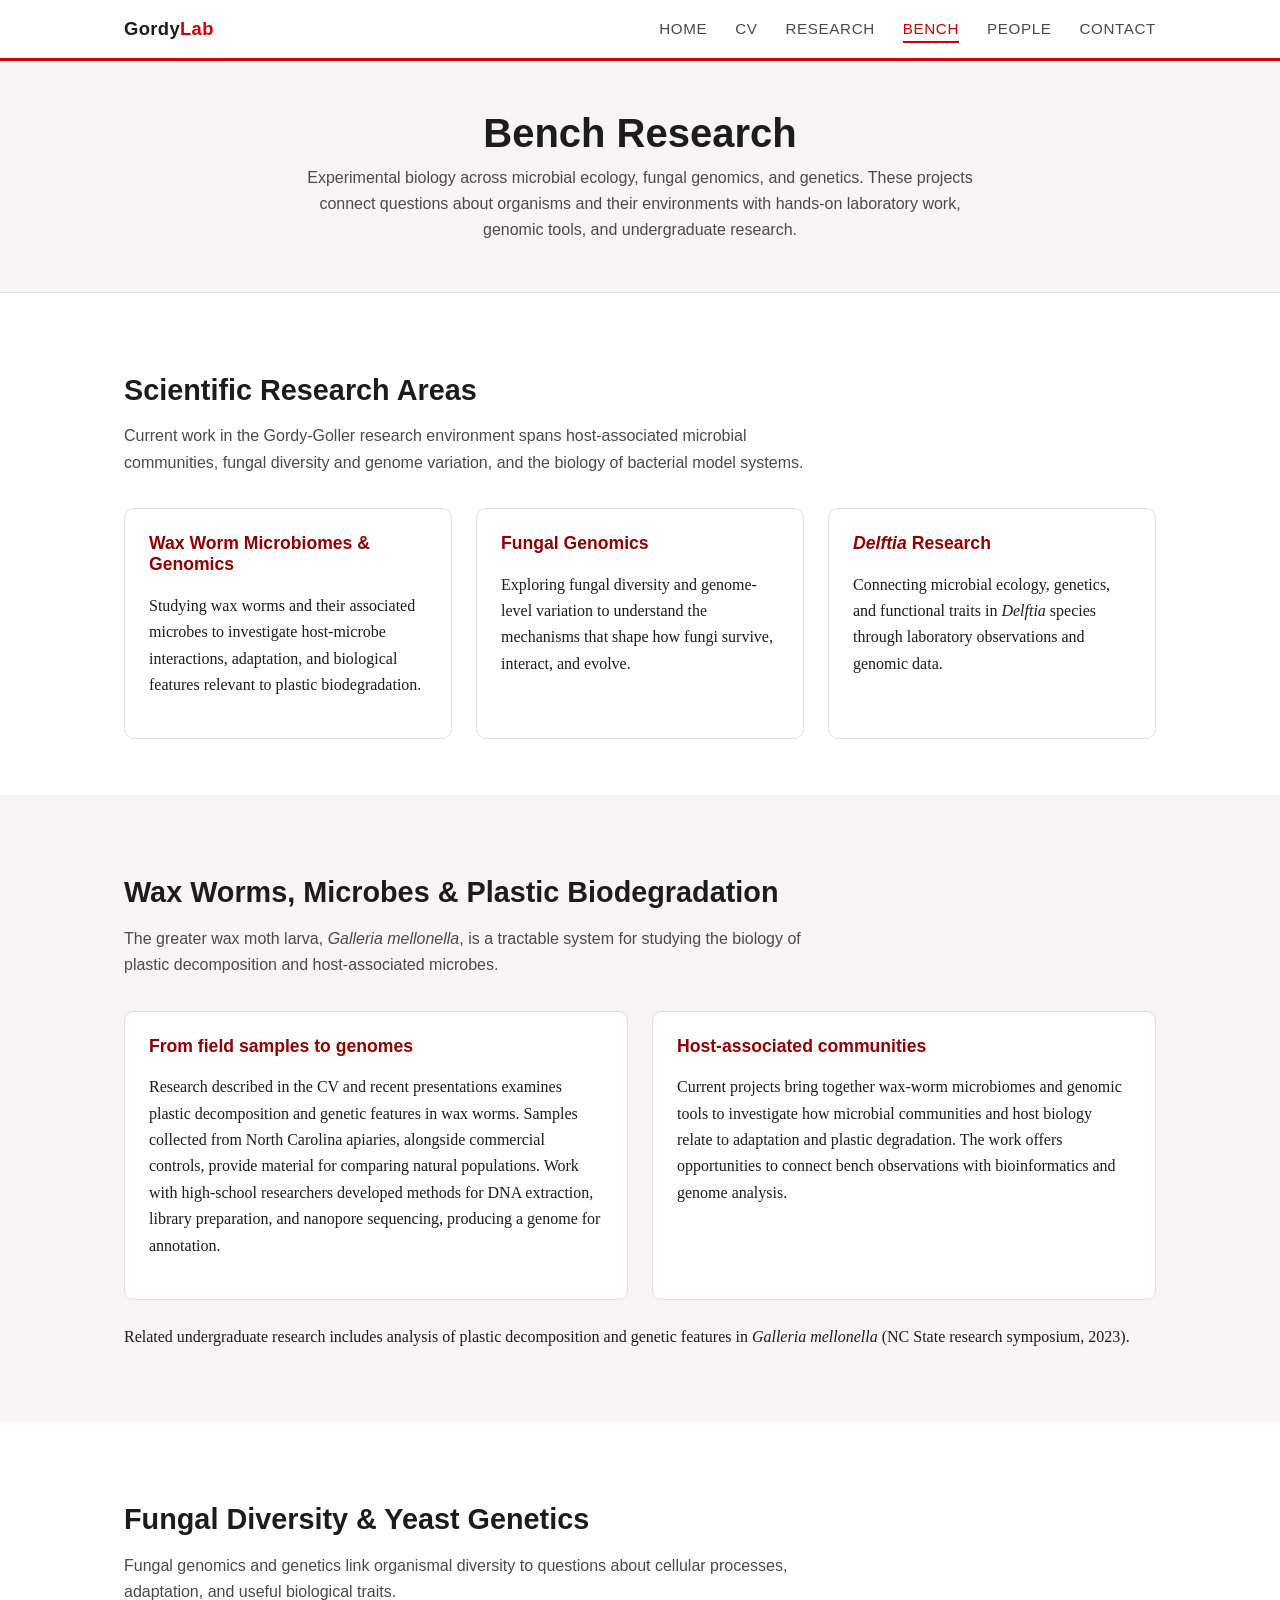
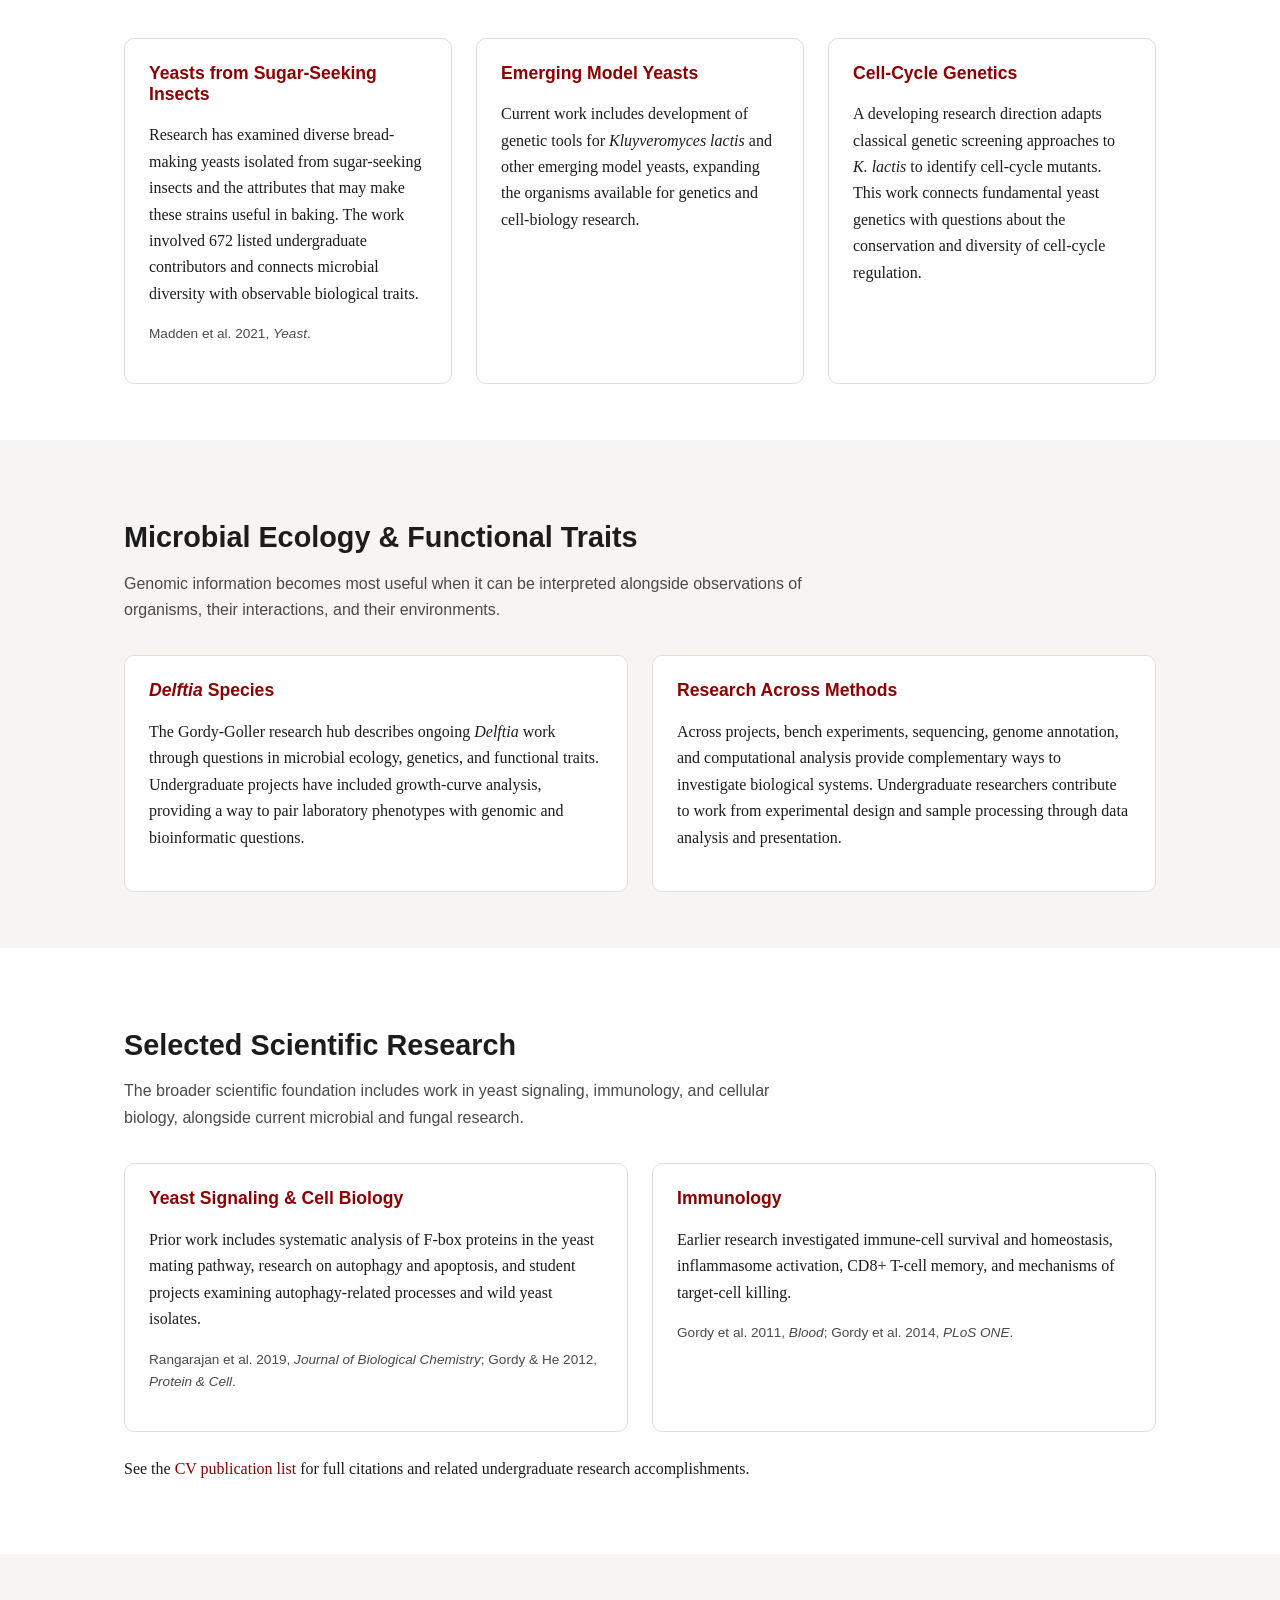
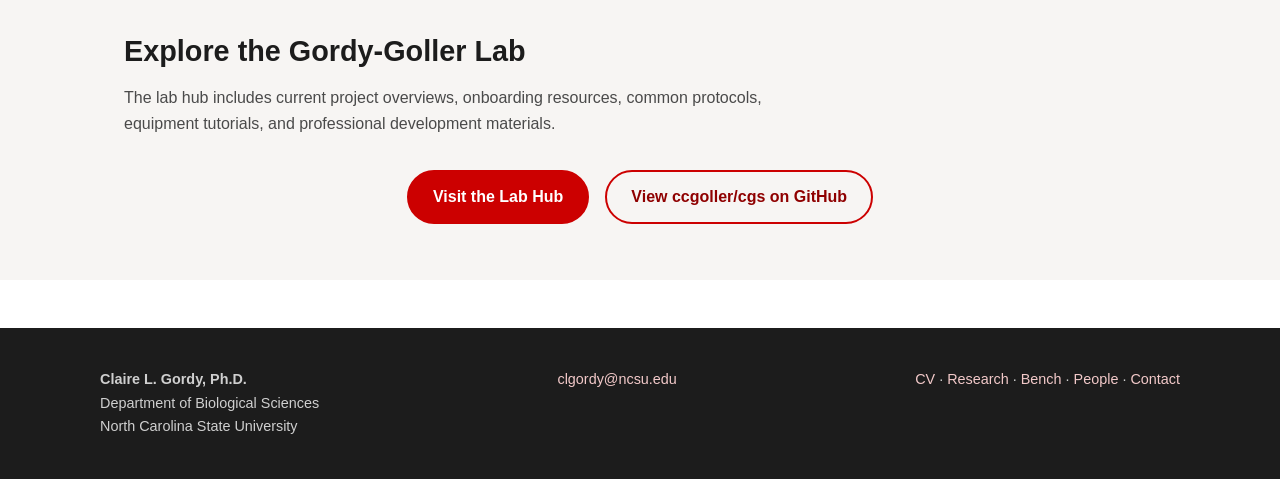
==== bench.html @ 621b15c0 "Add bench research page" ====
<!DOCTYPE html>
<html lang="en">
<head>
<meta charset="UTF-8">
<meta name="viewport" content="width=device-width, initial-scale=1.0">
<title>Bench Research | Claire L. Gordy, Ph.D.</title>
<meta name="description" content="Scientific research by Claire L. Gordy, Ph.D., including wax-worm microbiomes and genomics, fungal genomics, yeast genetics, and microbial ecology.">
<link rel="stylesheet" href="css/style.css">
</head>
<body>

<header class="site-header">
  <nav class="nav">
    <a href="index.html" class="brand">Gordy<span>Lab</span></a>
    <button class="nav-toggle" aria-label="Toggle navigation" aria-expanded="false">&#9776;</button>
    <ul class="nav-links">
      <li><a href="index.html">Home</a></li>
      <li><a href="cv.html">CV</a></li>
      <li><a href="research.html">Research</a></li>
      <li><a href="bench.html">Bench</a></li>
      <li><a href="people.html">People</a></li>
      <li><a href="contact.html">Contact</a></li>
    </ul>
  </nav>
</header>

<section class="page-hero">
  <div class="container">
    <h1>Bench Research</h1>
    <p>
      Experimental biology across microbial ecology, fungal genomics, and genetics. These
      projects connect questions about organisms and their environments with hands-on
      laboratory work, genomic tools, and undergraduate research.
    </p>
  </div>
</section>

<section id="research-focus">
  <div class="container">
    <h2 class="section-title">Scientific Research Areas</h2>
    <p class="section-sub">
      Current work in the Gordy-Goller research environment spans host-associated microbial
      communities, fungal diversity and genome variation, and the biology of bacterial model
      systems.
    </p>
    <div class="grid grid-3">
      <div class="card">
        <h3>Wax Worm Microbiomes &amp; Genomics</h3>
        <p>
          Studying wax worms and their associated microbes to investigate host-microbe
          interactions, adaptation, and biological features relevant to plastic biodegradation.
        </p>
      </div>
      <div class="card">
        <h3>Fungal Genomics</h3>
        <p>
          Exploring fungal diversity and genome-level variation to understand the mechanisms
          that shape how fungi survive, interact, and evolve.
        </p>
      </div>
      <div class="card">
        <h3><em>Delftia</em> Research</h3>
        <p>
          Connecting microbial ecology, genetics, and functional traits in <em>Delftia</em>
          species through laboratory observations and genomic data.
        </p>
      </div>
    </div>
  </div>
</section>

<section class="alt" id="wax-worms">
  <div class="container">
    <h2 class="section-title">Wax Worms, Microbes &amp; Plastic Biodegradation</h2>
    <p class="section-sub">
      The greater wax moth larva, <em>Galleria mellonella</em>, is a tractable system for
      studying the biology of plastic decomposition and host-associated microbes.
    </p>
    <div class="grid grid-2">
      <div class="card">
        <h3>From field samples to genomes</h3>
        <p>
          Research described in the CV and recent presentations examines plastic decomposition
          and genetic features in wax worms. Samples collected from North Carolina apiaries,
          alongside commercial controls, provide material for comparing natural populations.
          Work with high-school researchers developed methods for DNA extraction, library
          preparation, and nanopore sequencing, producing a genome for annotation.
        </p>
      </div>
      <div class="card">
        <h3>Host-associated communities</h3>
        <p>
          Current projects bring together wax-worm microbiomes and genomic tools to investigate
          how microbial communities and host biology relate to adaptation and plastic
          degradation. The work offers opportunities to connect bench observations with
          bioinformatics and genome analysis.
        </p>
      </div>
    </div>
    <p style="margin-top:1.5rem;">
      Related undergraduate research includes analysis of plastic decomposition and genetic
      features in <em>Galleria mellonella</em> (NC State research symposium, 2023).
    </p>
  </div>
</section>

<section id="fungi-yeasts">
  <div class="container">
    <h2 class="section-title">Fungal Diversity &amp; Yeast Genetics</h2>
    <p class="section-sub">
      Fungal genomics and genetics link organismal diversity to questions about cellular
      processes, adaptation, and useful biological traits.
    </p>
    <div class="grid grid-3">
      <div class="card">
        <h3>Yeasts from Sugar-Seeking Insects</h3>
        <p>
          Research has examined diverse bread-making yeasts isolated from sugar-seeking insects
          and the attributes that may make these strains useful in baking. The work involved
          672 listed undergraduate contributors and connects microbial diversity with
          observable biological traits.
        </p>
        <p class="entry-meta">Madden et al. 2021, <em>Yeast</em>.</p>
      </div>
      <div class="card">
        <h3>Emerging Model Yeasts</h3>
        <p>
          Current work includes development of genetic tools for <em>Kluyveromyces lactis</em>
          and other emerging model yeasts, expanding the organisms available for genetics and
          cell-biology research.
        </p>
      </div>
      <div class="card">
        <h3>Cell-Cycle Genetics</h3>
        <p>
          A developing research direction adapts classical genetic screening approaches to
          <em>K. lactis</em> to identify cell-cycle mutants. This work connects fundamental
          yeast genetics with questions about the conservation and diversity of cell-cycle
          regulation.
        </p>
      </div>
    </div>
  </div>
</section>

<section class="alt" id="microbial-ecology">
  <div class="container">
    <h2 class="section-title">Microbial Ecology &amp; Functional Traits</h2>
    <p class="section-sub">
      Genomic information becomes most useful when it can be interpreted alongside
      observations of organisms, their interactions, and their environments.
    </p>
    <div class="grid grid-2">
      <div class="card">
        <h3><em>Delftia</em> Species</h3>
        <p>
          The Gordy-Goller research hub describes ongoing <em>Delftia</em> work through
          questions in microbial ecology, genetics, and functional traits. Undergraduate
          projects have included growth-curve analysis, providing a way to pair laboratory
          phenotypes with genomic and bioinformatic questions.
        </p>
      </div>
      <div class="card">
        <h3>Research Across Methods</h3>
        <p>
          Across projects, bench experiments, sequencing, genome annotation, and
          computational analysis provide complementary ways to investigate biological
          systems. Undergraduate researchers contribute to work from experimental design and
          sample processing through data analysis and presentation.
        </p>
      </div>
    </div>
  </div>
</section>

<section id="selected-work">
  <div class="container">
    <h2 class="section-title">Selected Scientific Research</h2>
    <p class="section-sub">
      The broader scientific foundation includes work in yeast signaling, immunology, and
      cellular biology, alongside current microbial and fungal research.
    </p>
    <div class="grid grid-2">
      <div class="card">
        <h3>Yeast Signaling &amp; Cell Biology</h3>
        <p>
          Prior work includes systematic analysis of F-box proteins in the yeast mating
          pathway, research on autophagy and apoptosis, and student projects examining
          autophagy-related processes and wild yeast isolates.
        </p>
        <p class="entry-meta">Rangarajan et al. 2019, <em>Journal of Biological Chemistry</em>; Gordy &amp; He 2012, <em>Protein &amp; Cell</em>.</p>
      </div>
      <div class="card">
        <h3>Immunology</h3>
        <p>
          Earlier research investigated immune-cell survival and homeostasis, inflammasome
          activation, CD8+ T-cell memory, and mechanisms of target-cell killing.
        </p>
        <p class="entry-meta">Gordy et al. 2011, <em>Blood</em>; Gordy et al. 2014, <em>PLoS ONE</em>.</p>
      </div>
    </div>
    <p style="margin-top:1.5rem;">
      See the <a href="cv.html#publications">CV publication list</a> for full citations and
      related undergraduate research accomplishments.
    </p>
  </div>
</section>

<section class="alt" id="lab-hub">
  <div class="container">
    <h2 class="section-title">Explore the Gordy-Goller Lab</h2>
    <p class="section-sub">
      The lab hub includes current project overviews, onboarding resources, common protocols,
      equipment tutorials, and professional development materials.
    </p>
    <div class="hero-actions lab-hub-actions">
      <a class="btn btn-primary" href="https://ccgoller.github.io/cgs/" target="_blank" rel="noopener">Visit the Lab Hub</a>
      <a class="btn btn-ghost" href="https://github.com/ccgoller/cgs" target="_blank" rel="noopener">View ccgoller/cgs on GitHub</a>
    </div>
  </div>
</section>

<footer class="site-footer">
  <div class="footer-inner">
    <div>
      <strong>Claire L. Gordy, Ph.D.</strong><br>
      Department of Biological Sciences<br>
      North Carolina State University
    </div>
    <div>
      <a href="mailto:clgordy@ncsu.edu">clgordy@ncsu.edu</a>
    </div>
    <div>
      <a href="cv.html">CV</a> &middot;
      <a href="research.html">Research</a> &middot;
      <a href="bench.html">Bench</a> &middot;
      <a href="people.html">People</a> &middot;
      <a href="contact.html">Contact</a>
    </div>
  </div>
</footer>

<script src="js/main.js"></script>
</body>
</html>
---- css/style.css ----
/* ===== Gordy Lab site styles ===== */
:root {
  --red: #cc0000;
  --red-dark: #8f0000;
  --ink: #1c1c1c;
  --ink-soft: #4a4a4a;
  --paper: #ffffff;
  --paper-soft: #f7f5f3;
  --border: #e3ddd7;
  --max-width: 1080px;
  --radius: 10px;
  font-size: 16px;
}

* { box-sizing: border-box; }

html { scroll-behavior: smooth; }

body {
  margin: 0;
  font-family: "Georgia", "Iowan Old Style", "Palatino Linotype", serif;
  color: var(--ink);
  background: var(--paper);
  line-height: 1.65;
}

h1, h2, h3, h4 {
  font-family: "Helvetica Neue", Arial, sans-serif;
  line-height: 1.2;
  color: var(--ink);
}

a { color: var(--red-dark); text-decoration: none; }
a:hover { text-decoration: underline; }

img { max-width: 100%; display: block; }

.container {
  max-width: var(--max-width);
  margin: 0 auto;
  padding: 0 1.5rem;
}

/* ---- Header / Nav ---- */
.site-header {
  position: sticky;
  top: 0;
  z-index: 100;
  background: var(--paper);
  border-bottom: 3px solid var(--red);
}

.nav {
  display: flex;
  align-items: center;
  justify-content: space-between;
  padding: 0.85rem 1.5rem;
  max-width: var(--max-width);
  margin: 0 auto;
}

.brand {
  font-family: "Helvetica Neue", Arial, sans-serif;
  font-weight: 700;
  font-size: 1.15rem;
  color: var(--ink);
  letter-spacing: 0.02em;
}
.brand span { color: var(--red); }
.brand:hover { text-decoration: none; }

.nav-toggle {
  display: none;
  background: none;
  border: none;
  font-size: 1.6rem;
  cursor: pointer;
  color: var(--ink);
}

.nav-links {
  display: flex;
  gap: 1.75rem;
  list-style: none;
  margin: 0;
  padding: 0;
  font-family: "Helvetica Neue", Arial, sans-serif;
  font-size: 0.95rem;
  text-transform: uppercase;
  letter-spacing: 0.04em;
}

.nav-links a {
  color: var(--ink-soft);
  padding-bottom: 4px;
  border-bottom: 2px solid transparent;
}

.nav-links a:hover,
.nav-links a[aria-current="page"] {
  color: var(--red);
  text-decoration: none;
  border-bottom-color: var(--red);
}

/* ---- Hero ---- */
.hero {
  background: linear-gradient(135deg, var(--red-dark) 0%, var(--red) 100%);
  color: #fff;
  padding: 5rem 1.5rem 4.5rem;
  text-align: center;
}

.hero-eyebrow {
  font-family: "Helvetica Neue", Arial, sans-serif;
  text-transform: uppercase;
  letter-spacing: 0.15em;
  font-size: 0.85rem;
  opacity: 0.85;
  margin-bottom: 0.75rem;
}

.hero h1 {
  color: #fff;
  font-size: clamp(2.2rem, 5vw, 3.2rem);
  margin: 0 0 0.75rem;
}

.hero p.lede {
  max-width: 680px;
  margin: 0 auto 2rem;
  font-family: "Helvetica Neue", Arial, sans-serif;
  font-size: 1.1rem;
  opacity: 0.95;
}

.hero-actions {
  display: flex;
  gap: 1rem;
  justify-content: center;
  flex-wrap: wrap;
}

.btn {
  display: inline-block;
  font-family: "Helvetica Neue", Arial, sans-serif;
  font-weight: 600;
  padding: 0.75rem 1.5rem;
  border-radius: 999px;
  border: 2px solid #fff;
  transition: background 0.15s ease, color 0.15s ease;
}

.btn-primary {
  background: #fff;
  color: var(--red-dark);
}
.btn-primary:hover { background: transparent; color: #fff; text-decoration: none; }

.btn-ghost {
  background: transparent;
  color: #fff;
}
.btn-ghost:hover { background: #fff; color: var(--red-dark); text-decoration: none; }
.lab-hub-actions .btn-primary { background: var(--red); border-color: var(--red); color: #fff; }
.lab-hub-actions .btn-primary:hover { background: var(--red-dark); border-color: var(--red-dark); }
.lab-hub-actions .btn-ghost { color: var(--red-dark); border-color: var(--red); }
.lab-hub-actions .btn-ghost:hover { background: var(--red); color: #fff; }

/* subpage hero (smaller) */
.page-hero {
  background: var(--paper-soft);
  border-bottom: 1px solid var(--border);
  padding: 3rem 1.5rem;
  text-align: center;
}
.page-hero h1 { font-size: clamp(1.8rem, 4vw, 2.5rem); margin: 0 0 0.5rem; }
.page-hero p { color: var(--ink-soft); max-width: 700px; margin: 0 auto; font-family: "Helvetica Neue", Arial, sans-serif; }

/* ---- Graduate recruitment ---- */
.recruitment-callout {
  padding: 1.5rem 0;
  background: #fff3f1;
  border-bottom: 1px solid var(--border);
}
.recruitment-inner {
  display: flex;
  align-items: center;
  justify-content: space-between;
  gap: 1.5rem;
}
.recruitment-inner h2 {
  margin: 0 0 0.35rem;
  color: var(--red-dark);
  font-size: 1.25rem;
}
.recruitment-inner p {
  margin: 0;
  max-width: 740px;
}
.recruitment-inner .btn {
  flex-shrink: 0;
  border-color: var(--red);
  color: var(--red-dark);
}
.recruitment-inner .btn:hover {
  background: var(--red);
  color: #fff;
  text-decoration: none;
}
@media (max-width: 720px) {
  .recruitment-inner { align-items: flex-start; flex-direction: column; }
}

/* ---- Sections ---- */
section { padding: 3.5rem 0; }
section.alt { background: var(--paper-soft); }

.section-title {
  font-size: 1.8rem;
  margin-bottom: 0.4rem;
}
.section-sub {
  font-family: "Helvetica Neue", Arial, sans-serif;
  color: var(--ink-soft);
  margin-bottom: 2rem;
  max-width: 700px;
}

/* ---- Cards / Grid ---- */
.grid {
  display: grid;
  gap: 1.5rem;
}
.grid-3 { grid-template-columns: repeat(3, 1fr); }
.grid-2 { grid-template-columns: repeat(2, 1fr); }

@media (max-width: 800px) {
  .grid-3, .grid-2 { grid-template-columns: 1fr; }
}

.card {
  background: var(--paper);
  border: 1px solid var(--border);
  border-radius: var(--radius);
  padding: 1.5rem;
}

.card h3 {
  margin-top: 0;
  font-size: 1.1rem;
  color: var(--red-dark);
}

.stat-grid {
  display: grid;
  grid-template-columns: repeat(4, 1fr);
  gap: 1.5rem;
  text-align: center;
}
@media (max-width: 700px) {
  .stat-grid { grid-template-columns: repeat(2, 1fr); }
}
.stat-number {
  font-family: "Helvetica Neue", Arial, sans-serif;
  font-weight: 700;
  font-size: 2.1rem;
  color: var(--red);
}
.stat-label {
  font-family: "Helvetica Neue", Arial, sans-serif;
  font-size: 0.85rem;
  color: var(--ink-soft);
  text-transform: uppercase;
  letter-spacing: 0.04em;
}
.stat-note {
  margin-top: 0.45rem;
  font-family: "Helvetica Neue", Arial, sans-serif;
  font-size: 0.78rem;
  line-height: 1.45;
  color: var(--ink-soft);
}

/* ---- CV layout ---- */
.cv-layout {
  display: grid;
  grid-template-columns: 220px 1fr;
  gap: 2.5rem;
  align-items: start;
}
@media (max-width: 850px) {
  .cv-layout { grid-template-columns: 1fr; }
}

.cv-toc {
  position: sticky;
  top: 5rem;
  background: var(--paper-soft);
  border: 1px solid var(--border);
  border-radius: var(--radius);
  padding: 1.25rem;
  font-family: "Helvetica Neue", Arial, sans-serif;
  font-size: 0.9rem;
}
.cv-toc h4 { margin-top: 0; font-size: 0.8rem; text-transform: uppercase; letter-spacing: 0.06em; color: var(--ink-soft); }
.cv-toc ul { list-style: none; margin: 0; padding: 0; }
.cv-toc li { margin-bottom: 0.5rem; }

.cv-section {
  margin-bottom: 2.75rem;
  scroll-margin-top: 5rem;
}
.cv-section h2 {
  font-size: 1.35rem;
  border-bottom: 2px solid var(--red);
  padding-bottom: 0.4rem;
  margin-bottom: 1rem;
}
.cv-section h3 {
  font-size: 1.05rem;
  color: var(--red-dark);
  margin-bottom: 0.3rem;
}

.entry { margin-bottom: 1.1rem; }
.entry-title { font-weight: 700; }
.entry-meta {
  font-family: "Helvetica Neue", Arial, sans-serif;
  font-size: 0.85rem;
  color: var(--ink-soft);
}
.entry ul { margin: 0.35rem 0 0 1.1rem; padding: 0; }

.pub-list { margin: 0; padding-left: 1.2rem; }
.pub-list li { margin-bottom: 0.9rem; }

.tag {
  display: inline-block;
  font-family: "Helvetica Neue", Arial, sans-serif;
  font-size: 0.72rem;
  text-transform: uppercase;
  letter-spacing: 0.04em;
  background: var(--paper-soft);
  border: 1px solid var(--border);
  color: var(--ink-soft);
  padding: 0.15rem 0.5rem;
  border-radius: 999px;
  margin-right: 0.35rem;
}

.dl-table { width: 100%; border-collapse: collapse; font-size: 0.95rem; }
.dl-table th, .dl-table td { text-align: left; padding: 0.4rem 0.6rem; border-bottom: 1px solid var(--border); }
.dl-table th { font-family: "Helvetica Neue", Arial, sans-serif; text-transform: uppercase; font-size: 0.75rem; color: var(--ink-soft); }

.download-bar {
  display: flex;
  justify-content: flex-end;
  margin-bottom: 1rem;
}

/* ---- People ---- */
.people-group { margin-bottom: 3rem; }
.person-card {
  border: 1px solid var(--border);
  border-radius: var(--radius);
  padding: 1.1rem 1.3rem;
  background: var(--paper);
}
.person-name { font-weight: 700; font-family: "Helvetica Neue", Arial, sans-serif; }
.person-role { color: var(--red-dark); font-size: 0.85rem; font-family: "Helvetica Neue", Arial, sans-serif; }
.person-detail { font-size: 0.9rem; color: var(--ink-soft); margin-top: 0.3rem; }

.roster {
  columns: 3;
  column-gap: 2rem;
  font-size: 0.92rem;
}
.roster li { break-inside: avoid; margin-bottom: 0.45rem; }
@media (max-width: 800px) { .roster { columns: 2; } }
@media (max-width: 550px) { .roster { columns: 1; } }

/* ---- Contact ---- */
.contact-grid {
  display: grid;
  grid-template-columns: 1fr 1fr;
  gap: 2.5rem;
}
@media (max-width: 750px) { .contact-grid { grid-template-columns: 1fr; } }

.contact-item {
  display: flex;
  gap: 0.9rem;
  align-items: flex-start;
  margin-bottom: 1.4rem;
}
.contact-icon {
  font-size: 1.3rem;
  width: 2.2rem;
  height: 2.2rem;
  border-radius: 50%;
  background: var(--paper-soft);
  border: 1px solid var(--border);
  display: flex;
  align-items: center;
  justify-content: center;
  flex-shrink: 0;
}

form.contact-form {
  display: grid;
  gap: 1rem;
}
.contact-form label {
  font-family: "Helvetica Neue", Arial, sans-serif;
  font-size: 0.85rem;
  color: var(--ink-soft);
  display: block;
  margin-bottom: 0.3rem;
}
.contact-form input,
.contact-form textarea {
  width: 100%;
  padding: 0.65rem 0.8rem;
  border: 1px solid var(--border);
  border-radius: 6px;
  font-family: "Helvetica Neue", Arial, sans-serif;
  font-size: 0.95rem;
}
.contact-form textarea { resize: vertical; min-height: 130px; }
.contact-form button {
  justify-self: start;
  background: var(--red);
  color: #fff;
  border: none;
  padding: 0.75rem 1.75rem;
  border-radius: 999px;
  font-family: "Helvetica Neue", Arial, sans-serif;
  font-weight: 600;
  cursor: pointer;
}
.contact-form button:hover { background: var(--red-dark); }
.form-note { font-size: 0.8rem; color: var(--ink-soft); font-family: "Helvetica Neue", Arial, sans-serif; }

/* ---- Footer ---- */
.site-footer {
  background: var(--ink);
  color: #cfcfcf;
  padding: 2.5rem 1.5rem;
  margin-top: 3rem;
  font-family: "Helvetica Neue", Arial, sans-serif;
  font-size: 0.9rem;
}
.footer-inner {
  max-width: var(--max-width);
  margin: 0 auto;
  display: flex;
  justify-content: space-between;
  flex-wrap: wrap;
  gap: 1rem;
}
.site-footer a { color: #f2c9c9; }

/* ---- Responsive nav ---- */
@media (max-width: 720px) {
  .nav-toggle { display: block; }
  .nav-links {
    position: absolute;
    top: 100%;
    left: 0;
    right: 0;
    background: var(--paper);
    flex-direction: column;
    gap: 0;
    border-bottom: 1px solid var(--border);
    display: none;
  }
  .nav-links.open { display: flex; }
  .nav-links li { border-top: 1px solid var(--border); }
  .nav-links a { display: block; padding: 0.9rem 1.5rem; border-bottom: none; }
}
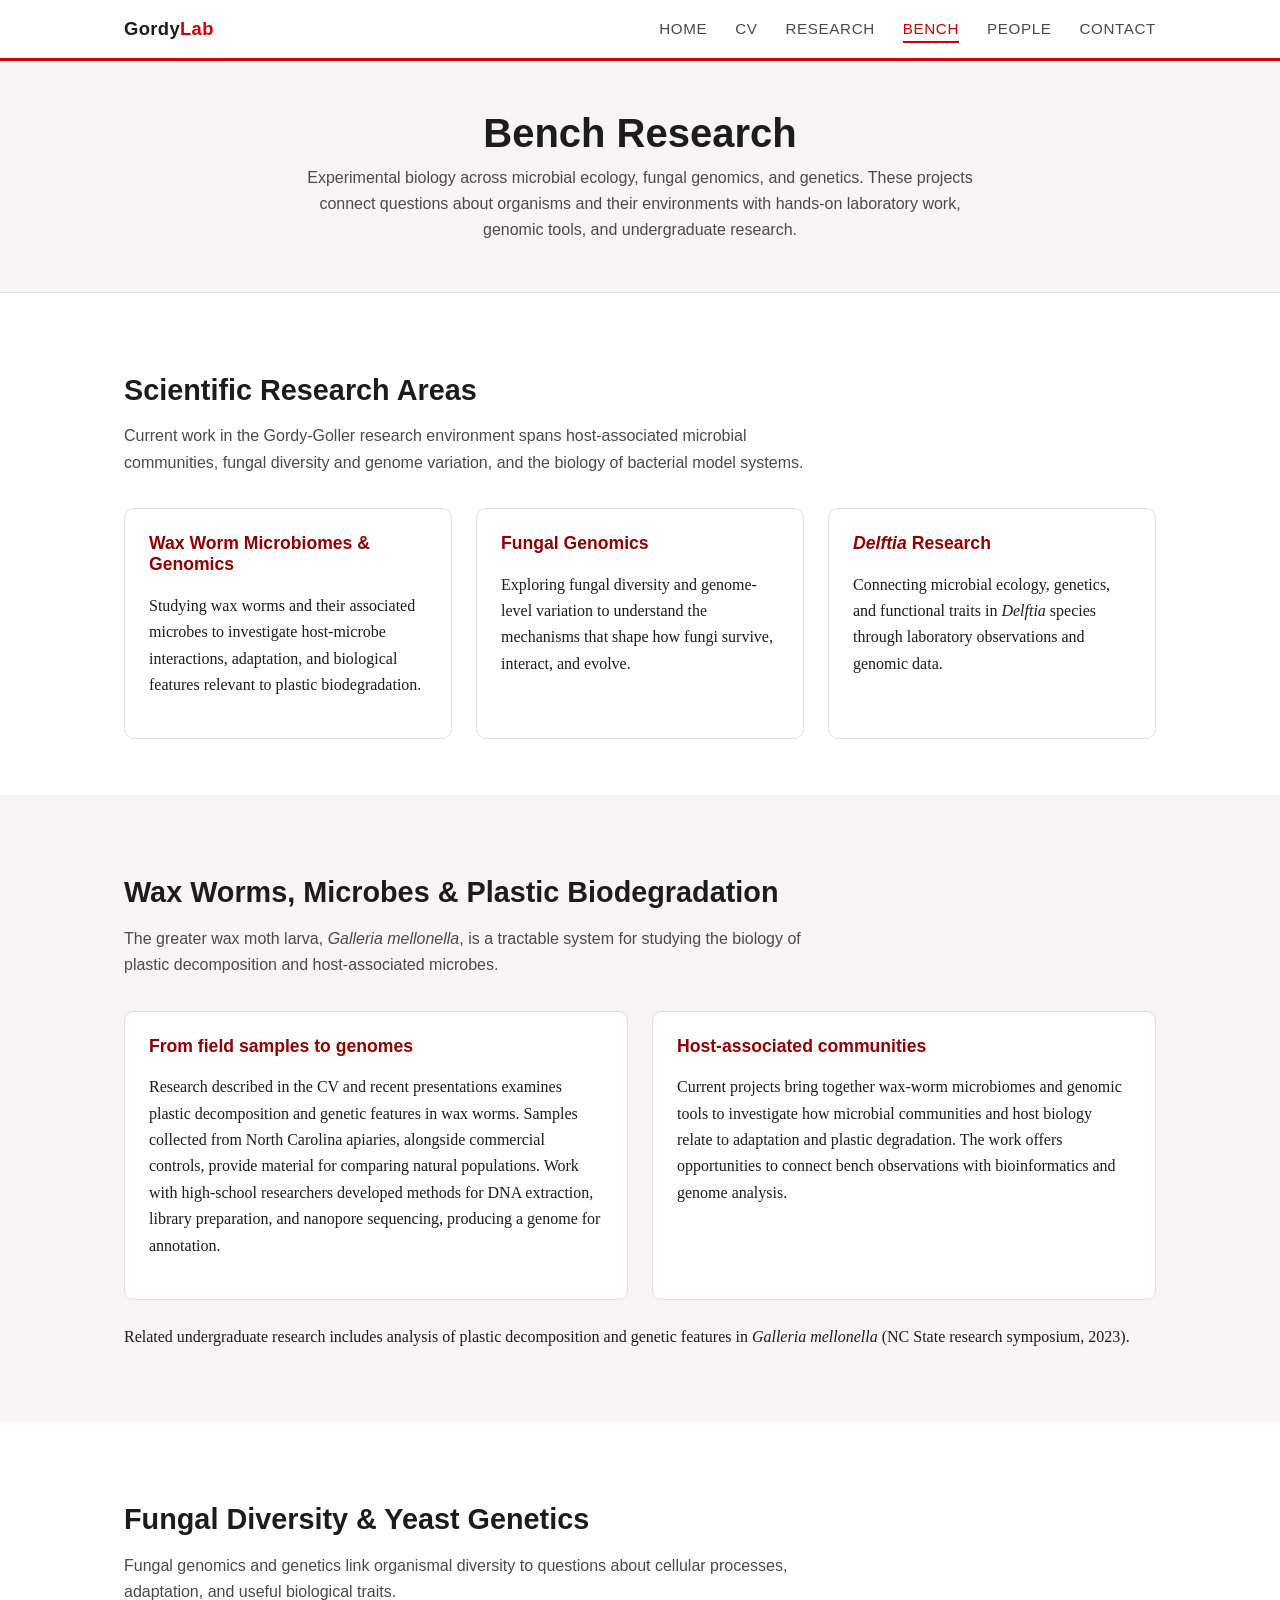
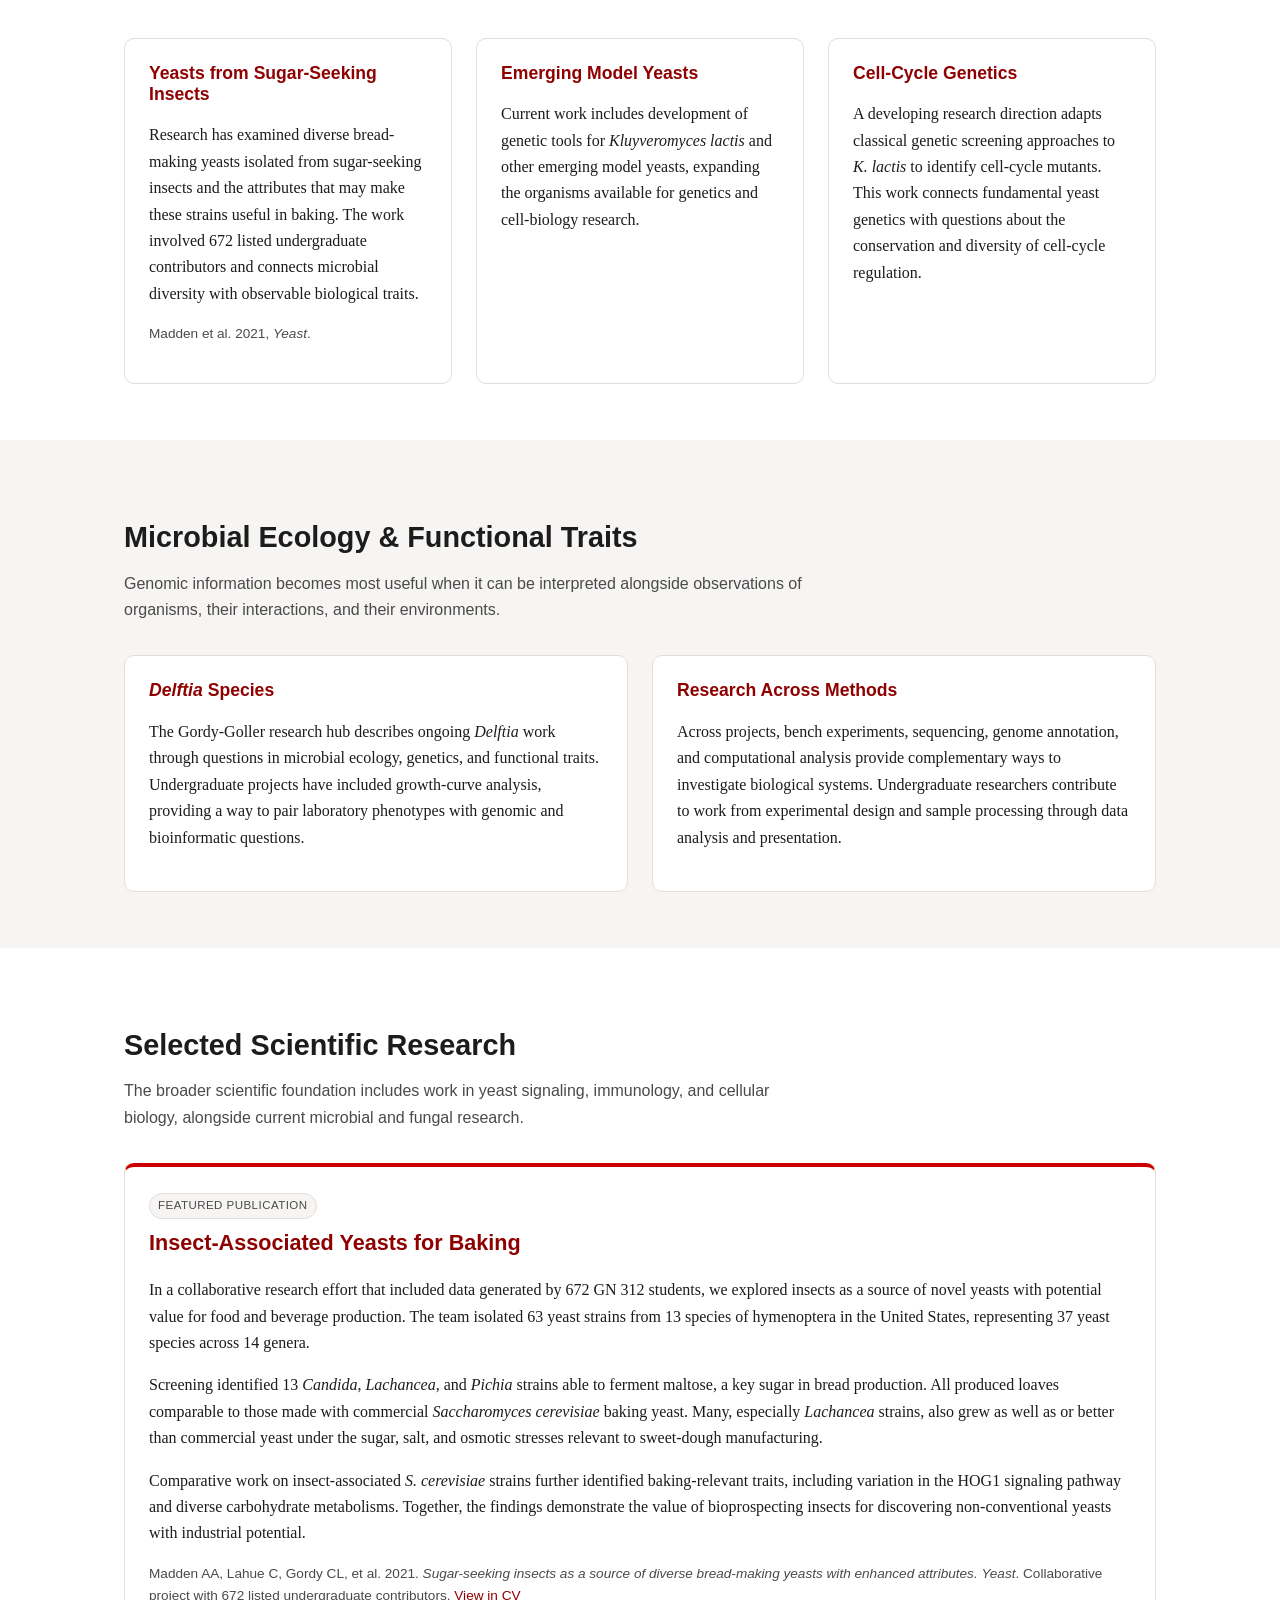
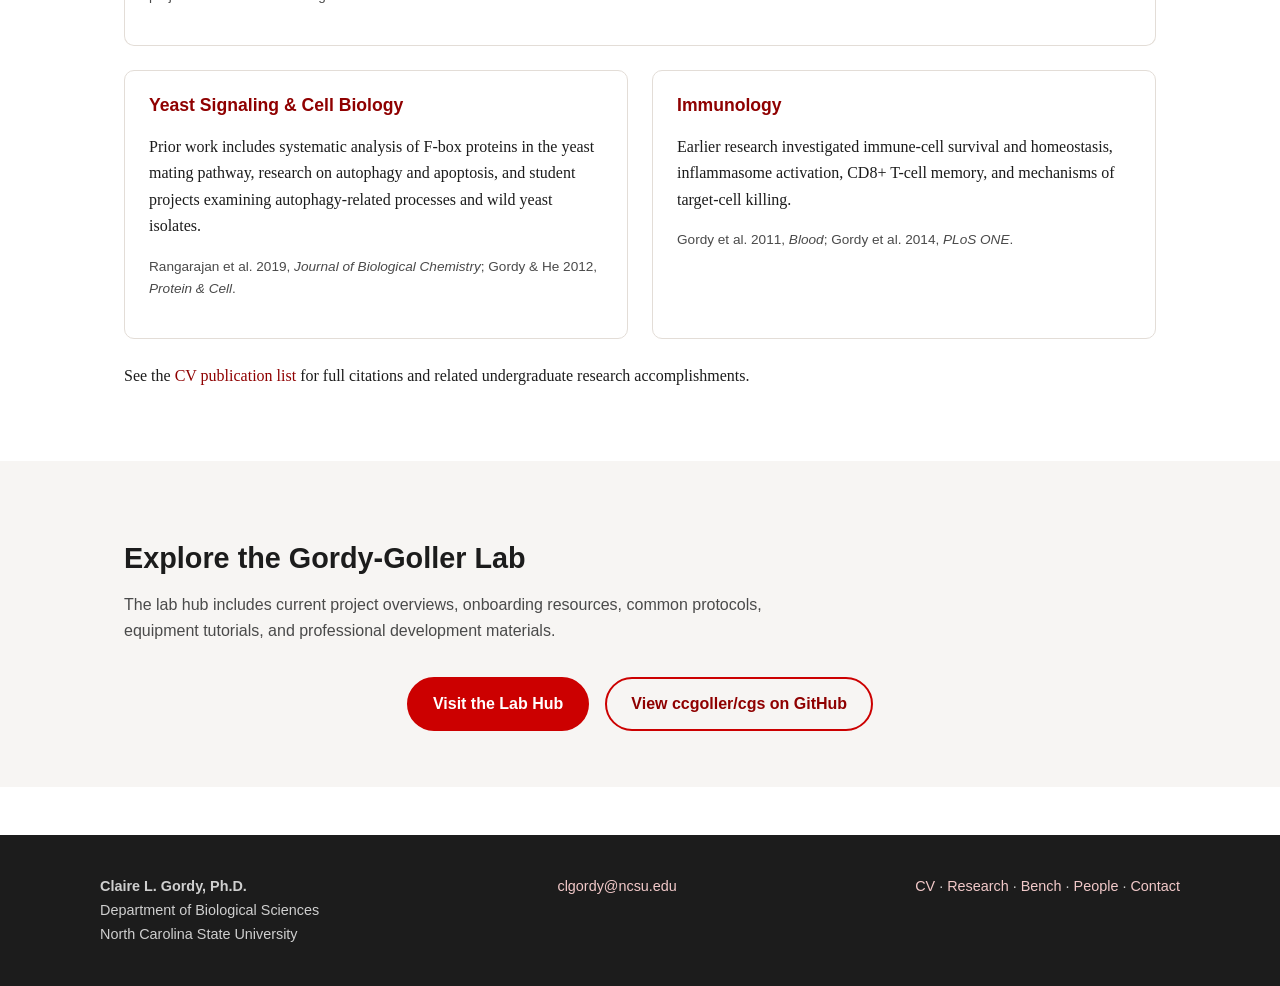
==== commit 8d7c0edd: "Highlight insect-associated yeast publication" ====
--- a/bench.html
+++ b/bench.html
@@ -181,6 +181,37 @@
       cellular biology, alongside current microbial and fungal research.
     </p>
     <div class="grid grid-2">
+      <div class="card publication-highlight">
+        <div class="tag">Featured publication</div>
+        <h3>Insect-Associated Yeasts for Baking</h3>
+        <p>
+          In a collaborative research effort that included data generated by 672 GN 312
+          students, we explored insects as a source of novel yeasts with potential value for
+          food and beverage production. The team isolated 63 yeast strains from 13 species of
+          hymenoptera in the United States, representing 37 yeast species across 14 genera.
+        </p>
+        <p>
+          Screening identified 13 <em>Candida</em>, <em>Lachancea</em>, and <em>Pichia</em>
+          strains able to ferment maltose, a key sugar in bread production. All produced
+          loaves comparable to those made with commercial <em>Saccharomyces cerevisiae</em>
+          baking yeast. Many, especially <em>Lachancea</em> strains, also grew as well as or
+          better than commercial yeast under the sugar, salt, and osmotic stresses relevant to
+          sweet-dough manufacturing.
+        </p>
+        <p>
+          Comparative work on insect-associated <em>S. cerevisiae</em> strains further
+          identified baking-relevant traits, including variation in the HOG1 signaling pathway
+          and diverse carbohydrate metabolisms. Together, the findings demonstrate the value
+          of bioprospecting insects for discovering non-conventional yeasts with industrial
+          potential.
+        </p>
+        <p class="entry-meta">
+          Madden AA, Lahue C, Gordy CL, et al. 2021. <em>Sugar-seeking insects as a source of
+          diverse bread-making yeasts with enhanced attributes.</em> <em>Yeast</em>.
+          Collaborative project with 672 listed undergraduate contributors.
+          <a href="cv.html#publications">View in CV</a>
+        </p>
+      </div>
       <div class="card">
         <h3>Yeast Signaling &amp; Cell Biology</h3>
         <p>
--- a/css/style.css
+++ b/css/style.css
@@ -251,6 +251,13 @@
   font-size: 1.1rem;
   color: var(--red-dark);
 }
+
+.publication-highlight {
+  grid-column: 1 / -1;
+  border-top: 4px solid var(--red);
+}
+.publication-highlight .tag { margin-bottom: 0.7rem; }
+.publication-highlight h3 { font-size: 1.35rem; }
 
 .stat-grid {
   display: grid;
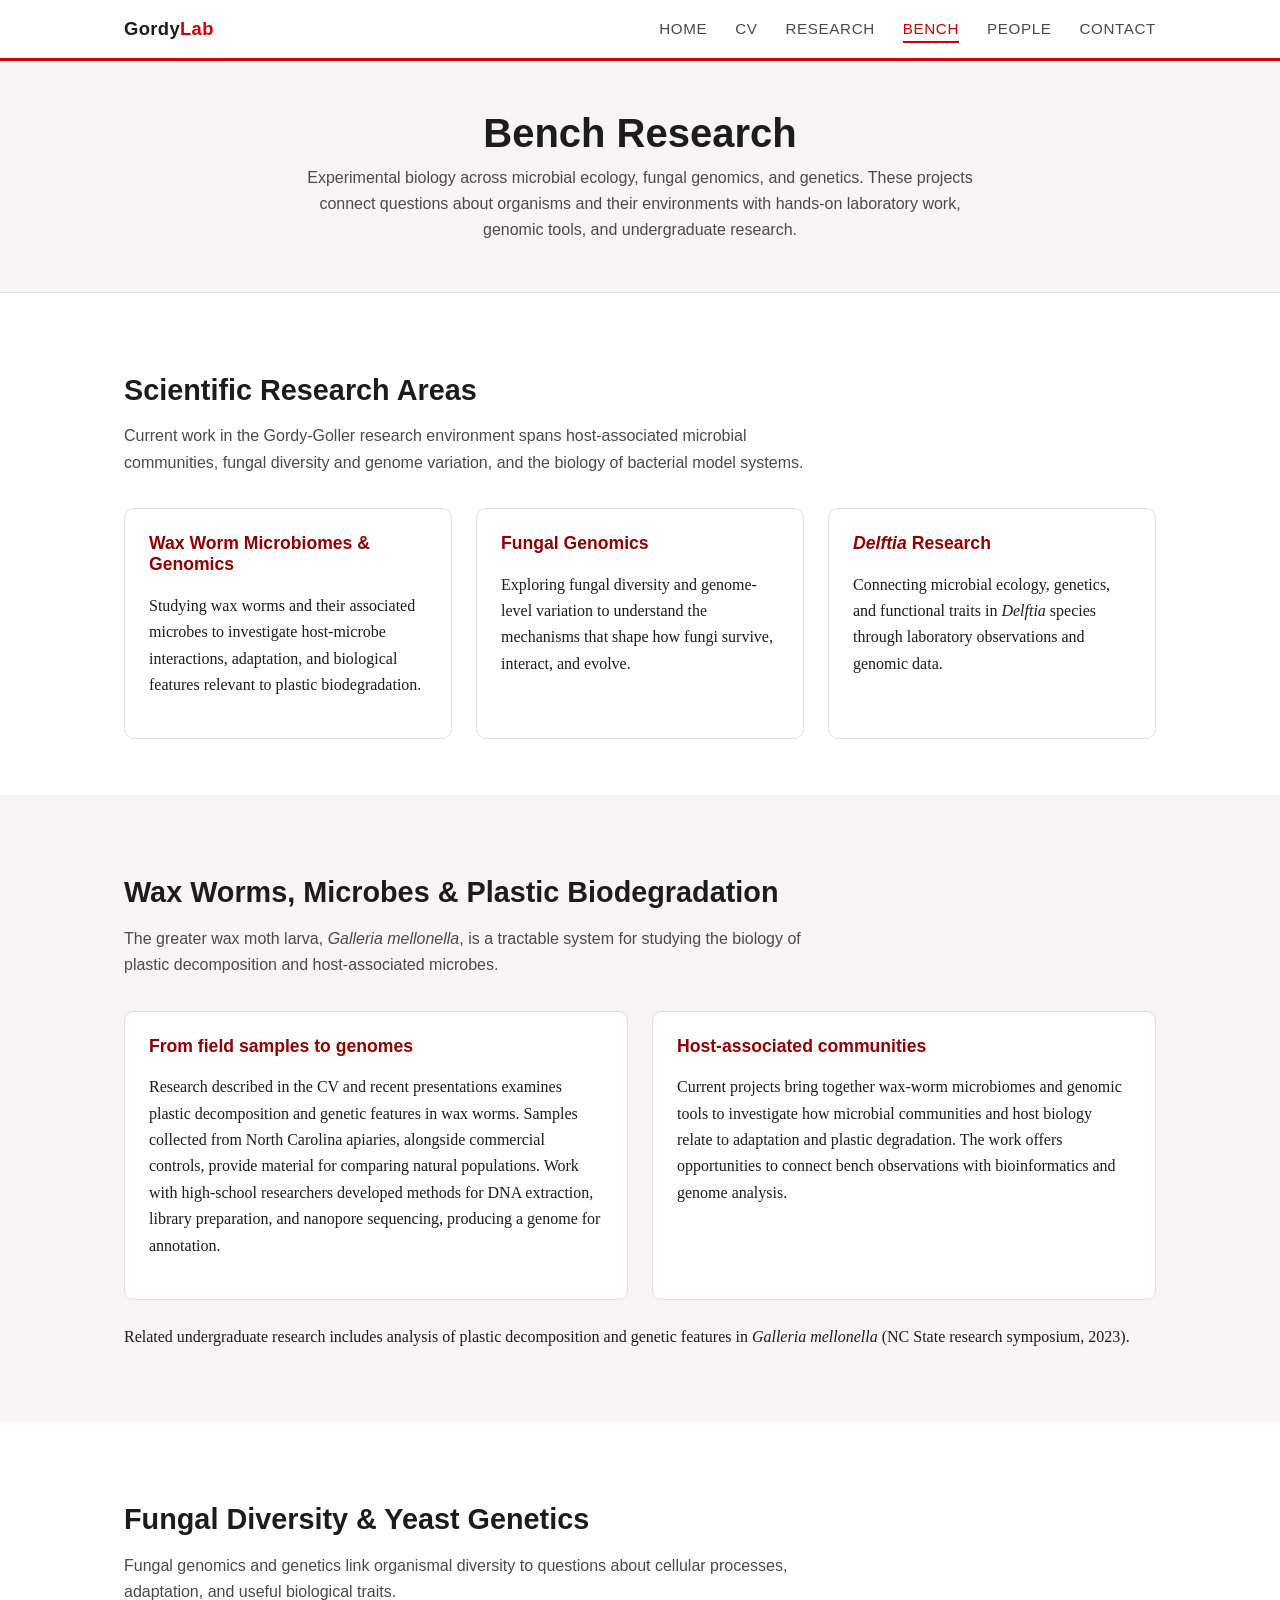
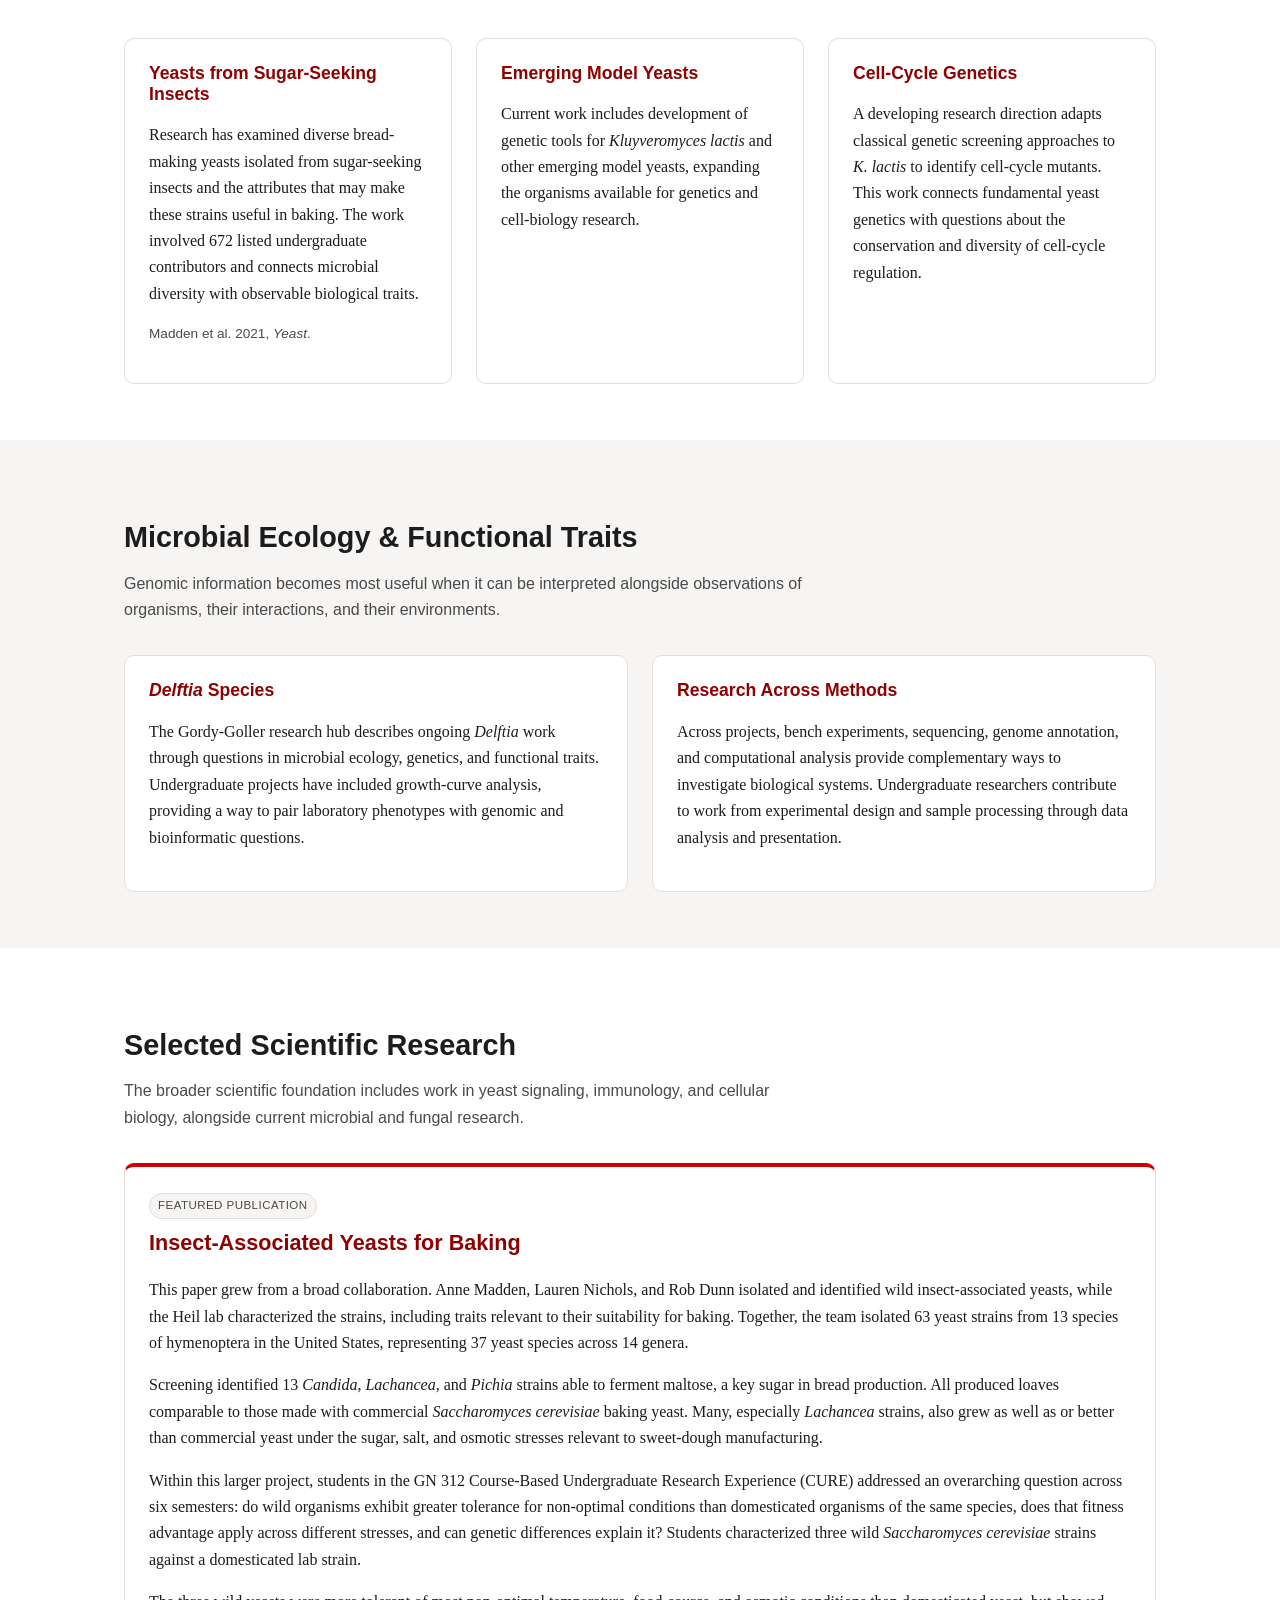
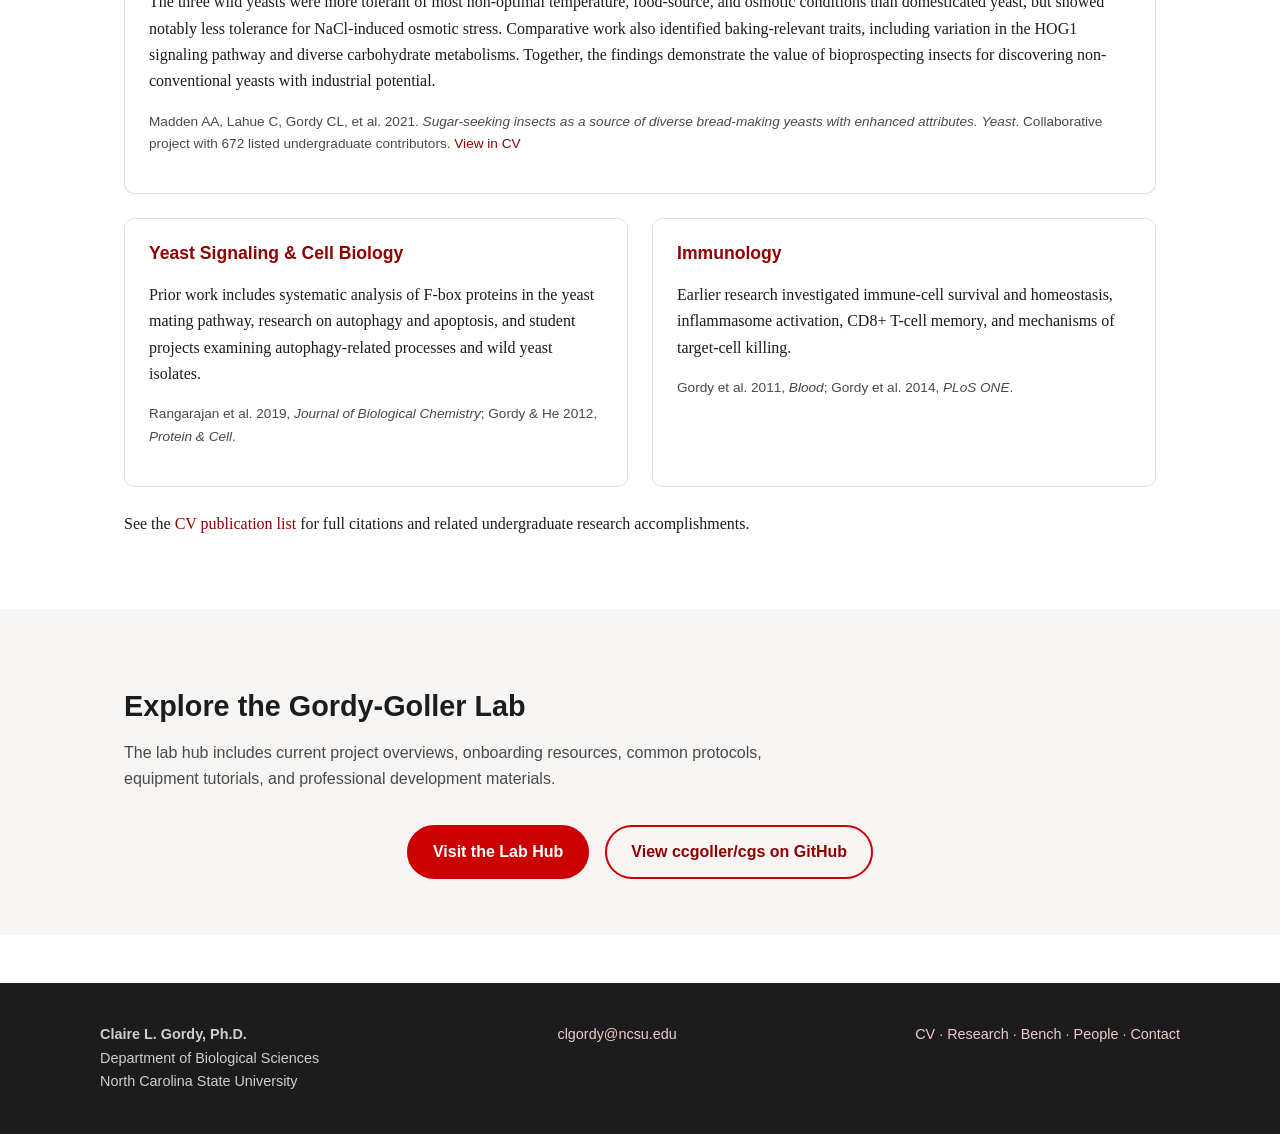
==== commit 352802b9: "Expand yeast collaboration details" ====
--- a/bench.html
+++ b/bench.html
@@ -185,10 +185,11 @@
         <div class="tag">Featured publication</div>
         <h3>Insect-Associated Yeasts for Baking</h3>
         <p>
-          In a collaborative research effort that included data generated by 672 GN 312
-          students, we explored insects as a source of novel yeasts with potential value for
-          food and beverage production. The team isolated 63 yeast strains from 13 species of
-          hymenoptera in the United States, representing 37 yeast species across 14 genera.
+          This paper grew from a broad collaboration. Anne Madden, Lauren Nichols, and Rob
+          Dunn isolated and identified wild insect-associated yeasts, while the Heil lab
+          characterized the strains, including traits relevant to their suitability for
+          baking. Together, the team isolated 63 yeast strains from 13 species of hymenoptera
+          in the United States, representing 37 yeast species across 14 genera.
         </p>
         <p>
           Screening identified 13 <em>Candida</em>, <em>Lachancea</em>, and <em>Pichia</em>
@@ -199,11 +200,20 @@
           sweet-dough manufacturing.
         </p>
         <p>
-          Comparative work on insect-associated <em>S. cerevisiae</em> strains further
-          identified baking-relevant traits, including variation in the HOG1 signaling pathway
-          and diverse carbohydrate metabolisms. Together, the findings demonstrate the value
-          of bioprospecting insects for discovering non-conventional yeasts with industrial
-          potential.
+          Within this larger project, students in the GN 312 Course-Based Undergraduate
+          Research Experience (CURE) addressed an overarching question across six semesters:
+          do wild organisms exhibit greater tolerance for non-optimal conditions than
+          domesticated organisms of the same species, does that fitness advantage apply across
+          different stresses, and can genetic differences explain it? Students characterized
+          three wild <em>Saccharomyces cerevisiae</em> strains against a domesticated lab strain.
+        </p>
+        <p>
+          The three wild yeasts were more tolerant of most non-optimal temperature, food-source,
+          and osmotic conditions than domesticated yeast, but showed notably less tolerance for
+          NaCl-induced osmotic stress. Comparative work also identified baking-relevant traits,
+          including variation in the HOG1 signaling pathway and diverse carbohydrate
+          metabolisms. Together, the findings demonstrate the value of bioprospecting insects
+          for discovering non-conventional yeasts with industrial potential.
         </p>
         <p class="entry-meta">
           Madden AA, Lahue C, Gordy CL, et al. 2021. <em>Sugar-seeking insects as a source of
